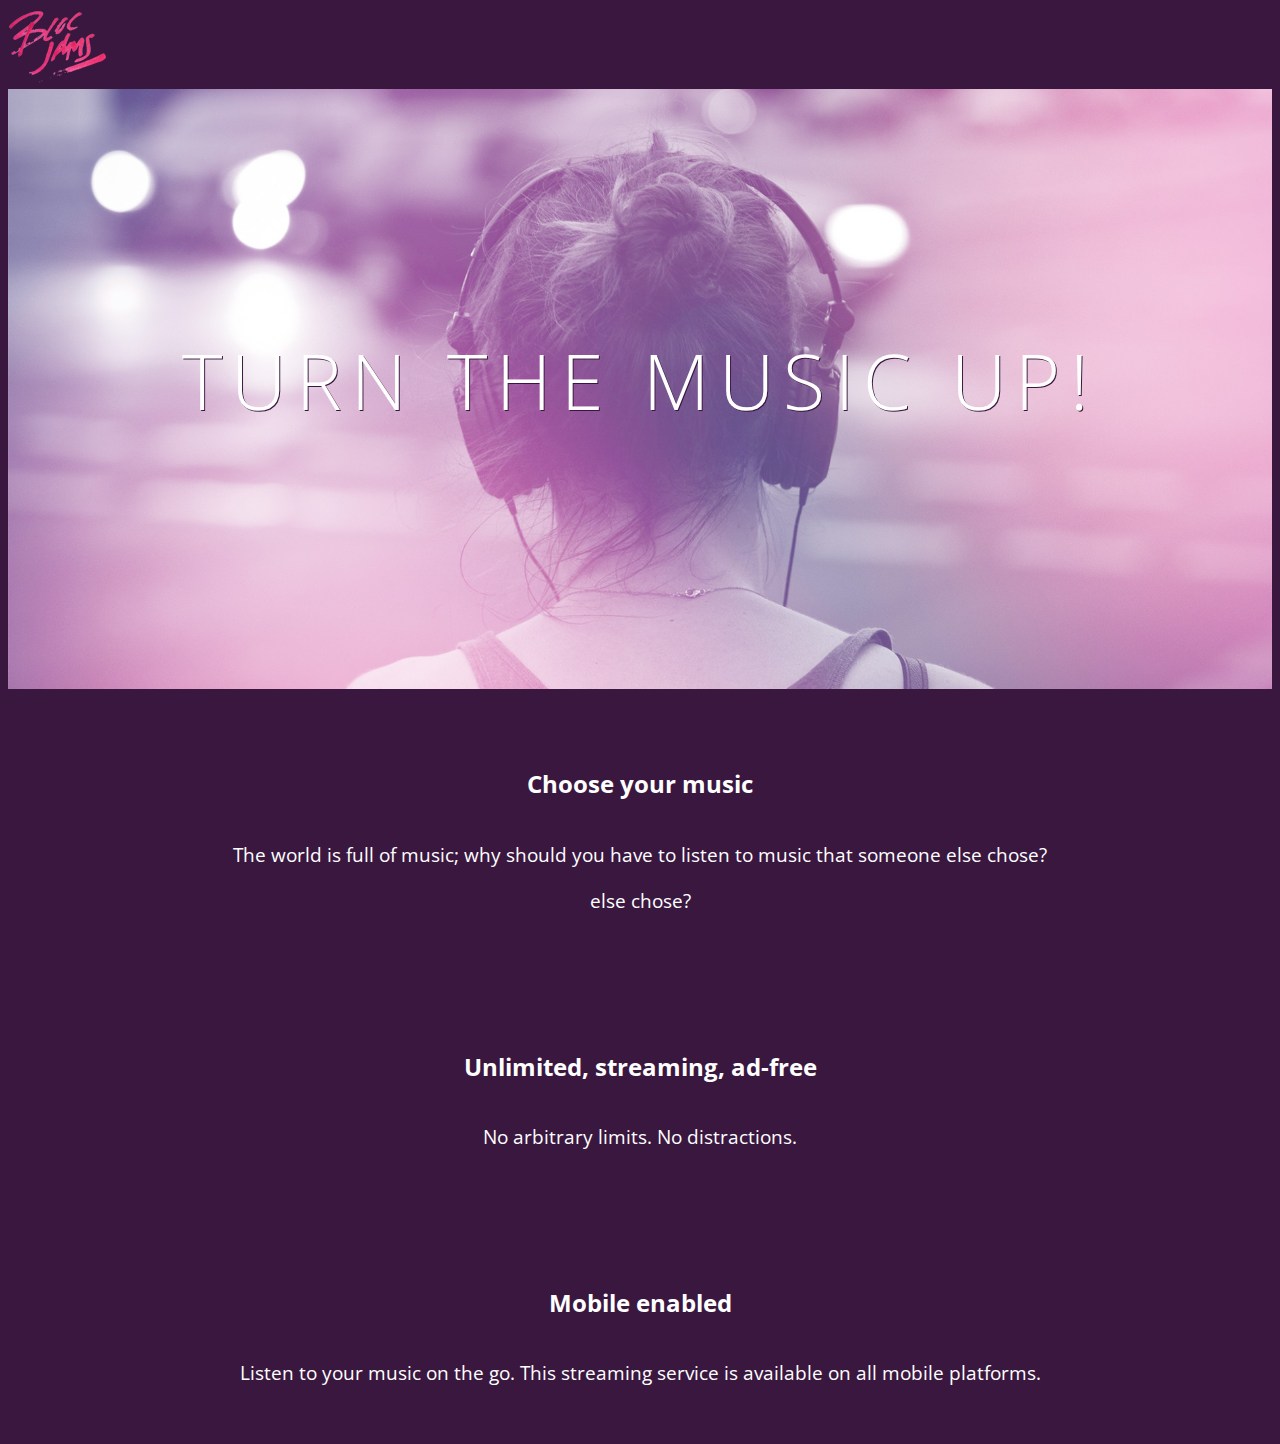
==== index.html @ a226a6e8 "added clearfix.html to index and main.css" ====
<!DOCTYPE html>
<html>
  <head>
    <title>Bloc Jams</title>
    <meta name="viewport" content="width=device-width, initial-scale=1">
    <link rel="stylesheet" type="text/css" href="styles/normalize.css">
    <link rel="stylesheet" type="text/css" href="styles/main.css">
    <link rel="stylesheet" type="text/css" href="styles/landing.css">
    <link rel="stylesheet" type="text/css" href="http://fonts.googleapis.com/css?family=Open+Sans:400,800,600,700,300">
    <link rel="stylesheet" type="text/css" href="http://code.ionicframework.com/ionicons/2.0.1/css/ionicons.min.css">
  </head>
  <body class="landing">
    <nav class="nav bar">
      <img src="assets/images/bloc_jams_logo.png" alt="bloc jams logo" class="logo">
       </nav>
    </nav>
    <section class="hero-content">
      <h1 class="hero-title">Turn the music up!</h1>
    </section>
    <clearfix>
    <section class="selling-points container">
        <div class="point colum third">
        <span class="ion-music-note"></span>
        <h5 class="point-title">Choose your music</h5>
        <p class="point-description">The world is full of music; why should you have to listen to music that someone else chose?</p> else chose?</p>
      </div>
      <div class="point colum third">
          <span class="ion-radio-waves"></span>
          <h5 class="point-title">Unlimited, streaming, ad-free</h5>
          <p class="point-description">No arbitrary limits. No distractions.</p>
      </div>
      <div>
        <div class="point colum third">
          <span class="ion-iphone"></span>
          <h5 class="point-title">Mobile enabled</h5>
          <p class="point-description">Listen to your music on the go. This streaming service is available on all mobile platforms.</p>
      </div>
    </section>
  </body>
</html>
---- styles/main.css ----
html {
     height: 100%;
     font-size: 100%;
 }

 body {
     font-family: 'Open Sans';
     color: white;
     min-height: 100%;
 }

 .navbar {
     padding: 0.5rem;
     background-color: rgb(101,18,95);
 }

 .navbar .logo {
     position: relative;
     left: 2rem;
 }

 *, *::before, *::after {
     -moz-box-sizing: border-box;
     -webkit-box-sizing: border-box;
     box-sizing: border-box;
 }
 container {
      margin: 0 auto;
      max-width: 64rem;
  }

  @media (min-width: 640px) {
    html { font-size: 112%; }
  }

  .column {
           float: left;
           padding-left: 1rem;
           padding-right: 1rem;
       }

       .column.full { width: 100%; }
            .column.two-thirds { width: 66.7%; }
            .column.half { width: 50%; }
            .column.third { width: 33.3%; }
            .column.fourth { width: 25%; }
            .column.flow-opposite { float: right; }

  @media (min-width: 1024px) {
    html { font-size: 120%; }
  }
  
  .clearfix::before,
  .clearfix::after {
     content: " ";
     display: table;
  }

  .clearfix::after {
     clear: both;
  }
---- styles/landing.css ----
body.landing {
     background-color: rgb(58,23,63);
 }

 .hero-content {
     position: relative;
     min-height: 600px;
     background-image: url(../assets/images/bloc_jams_bg.jpg);
     background-repeat: no-repeat;
     background-position: center center;
     background-size: cover;
 }

 .hero-content .hero-title {
     position: absolute;
     top: 40%;
     -webkit-transform: translateY(-50%);
     -moz-transform: translateY(-50%);
     transform: translateY(-50%);
     width: 100%;
     text-align: center;
     font-size: 4rem;
     font-weight: 300;
     text-transform: uppercase;
     letter-spacing: 0.5rem;
     text-shadow: 1px 1px 0px rgb(58,23,63);
 }

 .selling-points {
     position: relative;
 }

 .point {
     position: relative;
     padding: 2rem;
     text-align: center;
 }

 .point .point-title {
     font-size: 1.25rem;
 }

 .ion-music-note,
 .ion-radio-waves,
 .ion-iphone {
     color: rgb(233,50,117);
     font-size: 5rem;
 }
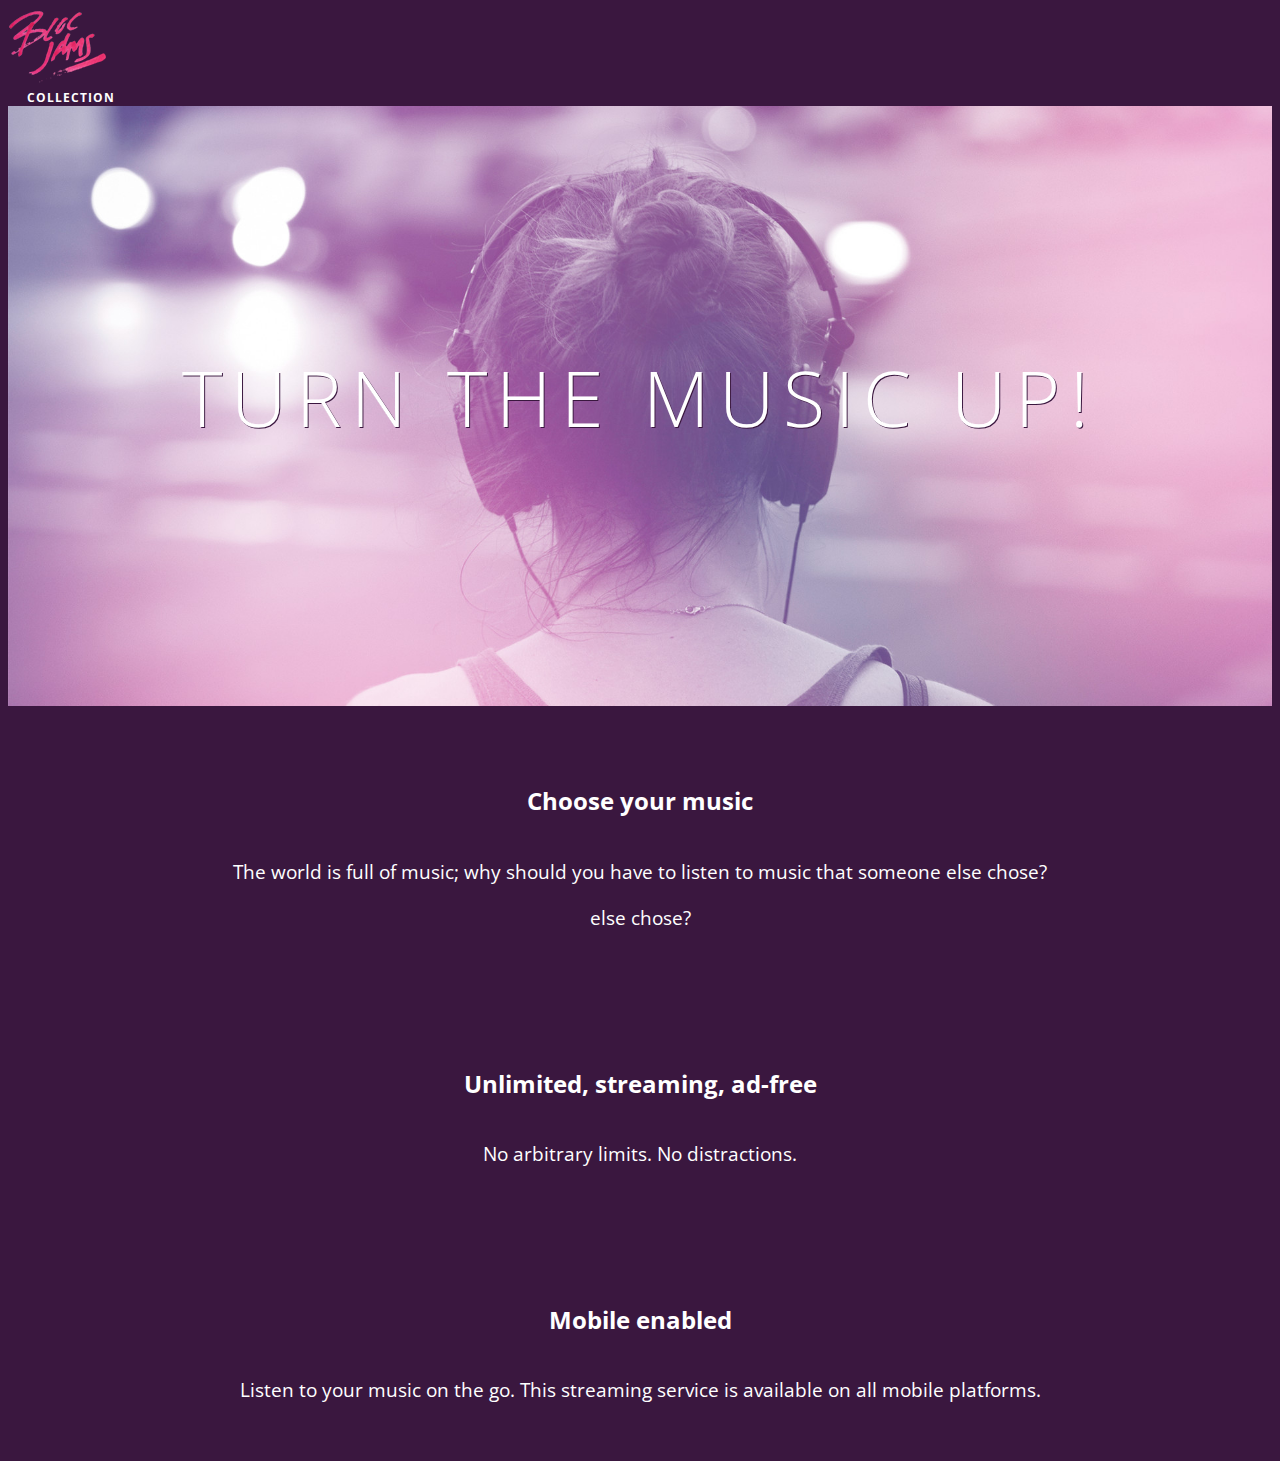
==== commit e8676634: "added collection.html and collection.css" ====
--- a/index.html
+++ b/index.html
@@ -1,40 +1,45 @@
 <!DOCTYPE html>
-<html>
-  <head>
-    <title>Bloc Jams</title>
-    <meta name="viewport" content="width=device-width, initial-scale=1">
-    <link rel="stylesheet" type="text/css" href="styles/normalize.css">
-    <link rel="stylesheet" type="text/css" href="styles/main.css">
-    <link rel="stylesheet" type="text/css" href="styles/landing.css">
-    <link rel="stylesheet" type="text/css" href="http://fonts.googleapis.com/css?family=Open+Sans:400,800,600,700,300">
-    <link rel="stylesheet" type="text/css" href="http://code.ionicframework.com/ionicons/2.0.1/css/ionicons.min.css">
-  </head>
-  <body class="landing">
-    <nav class="nav bar">
-      <img src="assets/images/bloc_jams_logo.png" alt="bloc jams logo" class="logo">
-       </nav>
-    </nav>
-    <section class="hero-content">
-      <h1 class="hero-title">Turn the music up!</h1>
-    </section>
-    <clearfix>
-    <section class="selling-points container">
-        <div class="point colum third">
-        <span class="ion-music-note"></span>
-        <h5 class="point-title">Choose your music</h5>
-        <p class="point-description">The world is full of music; why should you have to listen to music that someone else chose?</p> else chose?</p>
-      </div>
-      <div class="point colum third">
-          <span class="ion-radio-waves"></span>
-          <h5 class="point-title">Unlimited, streaming, ad-free</h5>
-          <p class="point-description">No arbitrary limits. No distractions.</p>
-      </div>
-      <div>
-        <div class="point colum third">
-          <span class="ion-iphone"></span>
-          <h5 class="point-title">Mobile enabled</h5>
-          <p class="point-description">Listen to your music on the go. This streaming service is available on all mobile platforms.</p>
-      </div>
-    </section>
-  </body>
+<html>
+  <head>
+    <title>Bloc Jams</title>
+    <meta name="viewport" content="width=device-width, initial-scale=1">
+    <link rel="stylesheet" type="text/css" href="styles/normalize.css">
+    <link rel="stylesheet" type="text/css" href="styles/main.css">
+    <link rel="stylesheet" type="text/css" href="styles/landing.css">
+    <link rel="stylesheet" type="text/css" href="http://fonts.googleapis.com/css?family=Open+Sans:400,800,600,700,300">
+    <link rel="stylesheet" type="text/css" href="http://code.ionicframework.com/ionicons/2.0.1/css/ionicons.min.css">
+  </head>
+  <body class="landing">
+    <nav class="nav bar">
+      <a href="index.html" class="logo">
+             <img src="assets/images/bloc_jams_logo.png" alt="bloc jams logo">
+         </a>
+         <div class="links-container">
+             <a href="collection.html" class="navbar-link">collection</a>
+         </div>
+       </nav>
+    </nav>
+    <section class="hero-content">
+      <h1 class="hero-title">Turn the music up!</h1>
+    </section>
+    <clearfix>
+    <section class="selling-points container">
+        <div class="point colum third">
+        <span class="ion-music-note"></span>
+        <h5 class="point-title">Choose your music</h5>
+        <p class="point-description">The world is full of music; why should you have to listen to music that someone else chose?</p> else chose?</p>
+      </div>
+      <div class="point colum third">
+          <span class="ion-radio-waves"></span>
+          <h5 class="point-title">Unlimited, streaming, ad-free</h5>
+          <p class="point-description">No arbitrary limits. No distractions.</p>
+      </div>
+      <div>
+        <div class="point colum third">
+          <span class="ion-iphone"></span>
+          <h5 class="point-title">Mobile enabled</h5>
+          <p class="point-description">Listen to your music on the go. This streaming service is available on all mobile platforms.</p>
+      </div>
+    </section>
+  </body>
 </html>
--- a/styles/main.css
+++ b/styles/main.css
@@ -10,13 +10,50 @@
  }
 
  .navbar {
+     position: relative;
      padding: 0.5rem;
-     background-color: rgb(101,18,95);
+     background-color: rgba(101,18,95,0.5);
+     z-index: 1;
  }
 
  .navbar .logo {
      position: relative;
      left: 2rem;
+     cursor: pointer;
+ }
+ 
+ .navbar .links-container {
+     display: table;
+     position: absolute;
+     top: 0;
+     right: 0;
+     height: 100px;
+     color: white;
+     
+     text-decoration: none;
+ }
+ 
+ .links-container .navbar-link {
+     display: table-cell;
+     position: relative;
+     height: 100%;
+     padding-left: 1rem;
+     padding-right: 1rem;
+     
+     vertical-align: middle;
+     color: white;
+     font-size: 0.625rem;
+     letter-spacing: 0.05rem;
+     font-weight: 700;
+     text-transform: uppercase;
+    
+     text-decoration: none;
+     cursor: pointer;
+ }
+ 
+ .links-container .navbar-link:hover {
+     color: rgb(233,50,117);
+ }
  }
 
  *, *::before, *::after {
@@ -30,10 +67,9 @@
   }
 
   @media (min-width: 640px) {
-    html { font-size: 112%; }
-  }
-
-  .column {
+    html { font-size: 112%;}
+    
+    .column {
            float: left;
            padding-left: 1rem;
            padding-right: 1rem;
@@ -49,7 +85,7 @@
   @media (min-width: 1024px) {
     html { font-size: 120%; }
   }
-  
+ 
   .clearfix::before,
   .clearfix::after {
      content: " ";
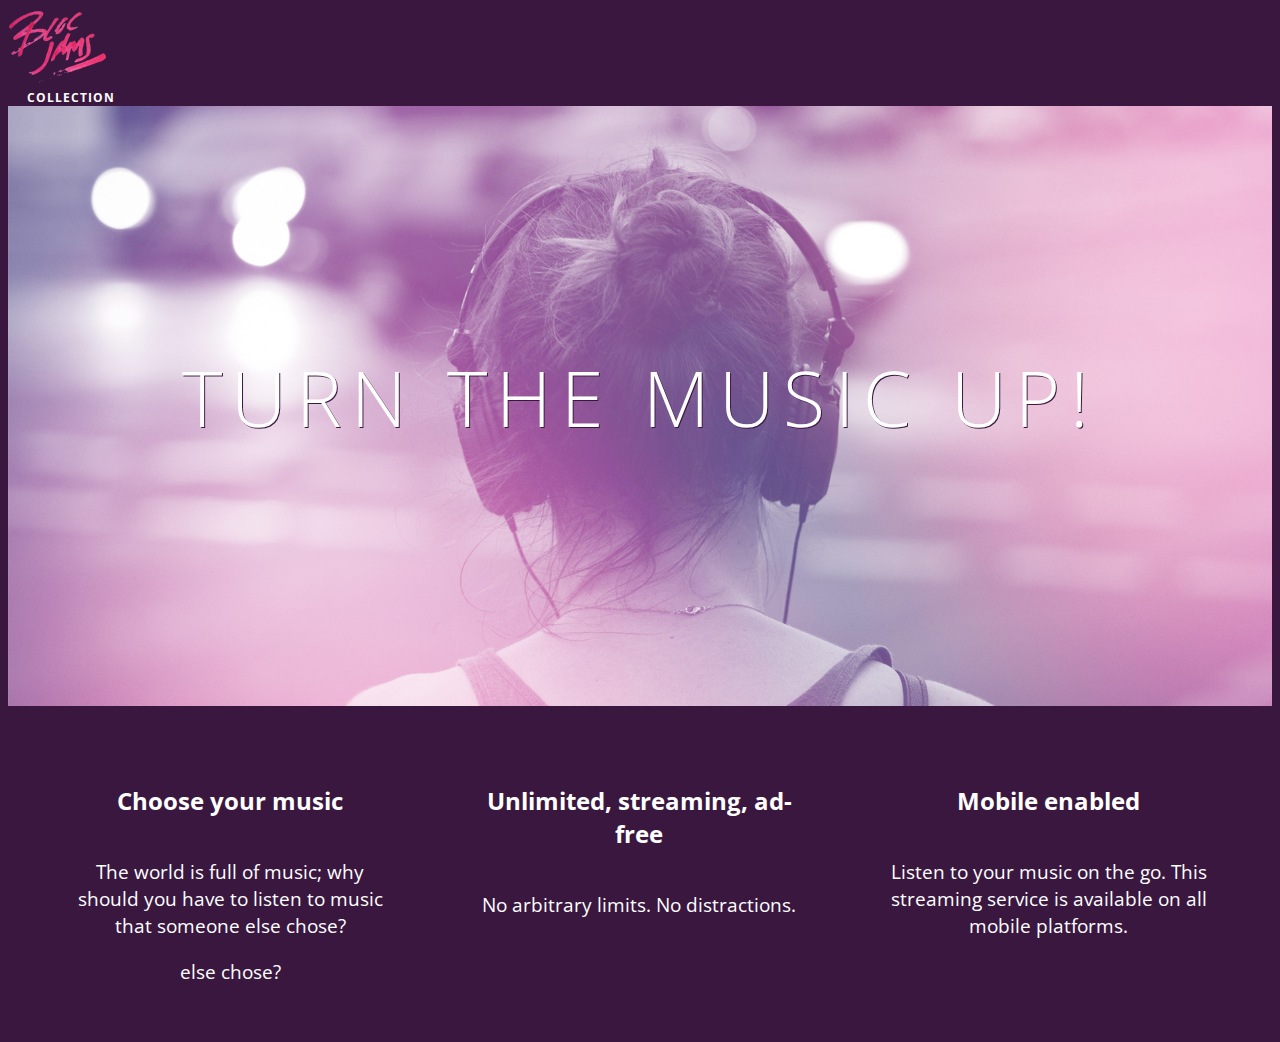
==== commit c380f406: "noticed spelling errors in index.html and fixed them" ====
--- a/index.html
+++ b/index.html
@@ -24,18 +24,18 @@
     </section>
     <clearfix>
     <section class="selling-points container">
-        <div class="point colum third">
+        <div class="point column third">
         <span class="ion-music-note"></span>
         <h5 class="point-title">Choose your music</h5>
         <p class="point-description">The world is full of music; why should you have to listen to music that someone else chose?</p> else chose?</p>
       </div>
-      <div class="point colum third">
+      <div class="point column third">
           <span class="ion-radio-waves"></span>
           <h5 class="point-title">Unlimited, streaming, ad-free</h5>
           <p class="point-description">No arbitrary limits. No distractions.</p>
       </div>
       <div>
-        <div class="point colum third">
+        <div class="point column third">
           <span class="ion-iphone"></span>
           <h5 class="point-title">Mobile enabled</h5>
           <p class="point-description">Listen to your music on the go. This streaming service is available on all mobile platforms.</p>
--- a/styles/main.css
+++ b/styles/main.css
@@ -54,6 +54,9 @@
  .links-container .navbar-link:hover {
      color: rgb(233,50,117);
  }
+ 
+ .links-container .navbar-link:active {
+ 	 background-color: white;
  }
 
  *, *::before, *::after {
@@ -61,7 +64,8 @@
      -webkit-box-sizing: border-box;
      box-sizing: border-box;
  }
- container {
+ 
+ .container {
       margin: 0 auto;
       max-width: 64rem;
   }
@@ -83,7 +87,7 @@
             .column.flow-opposite { float: right; }
 
   @media (min-width: 1024px) {
-    html { font-size: 120%; }
+    html { font-size: 120%;}
   }
  
   .clearfix::before,
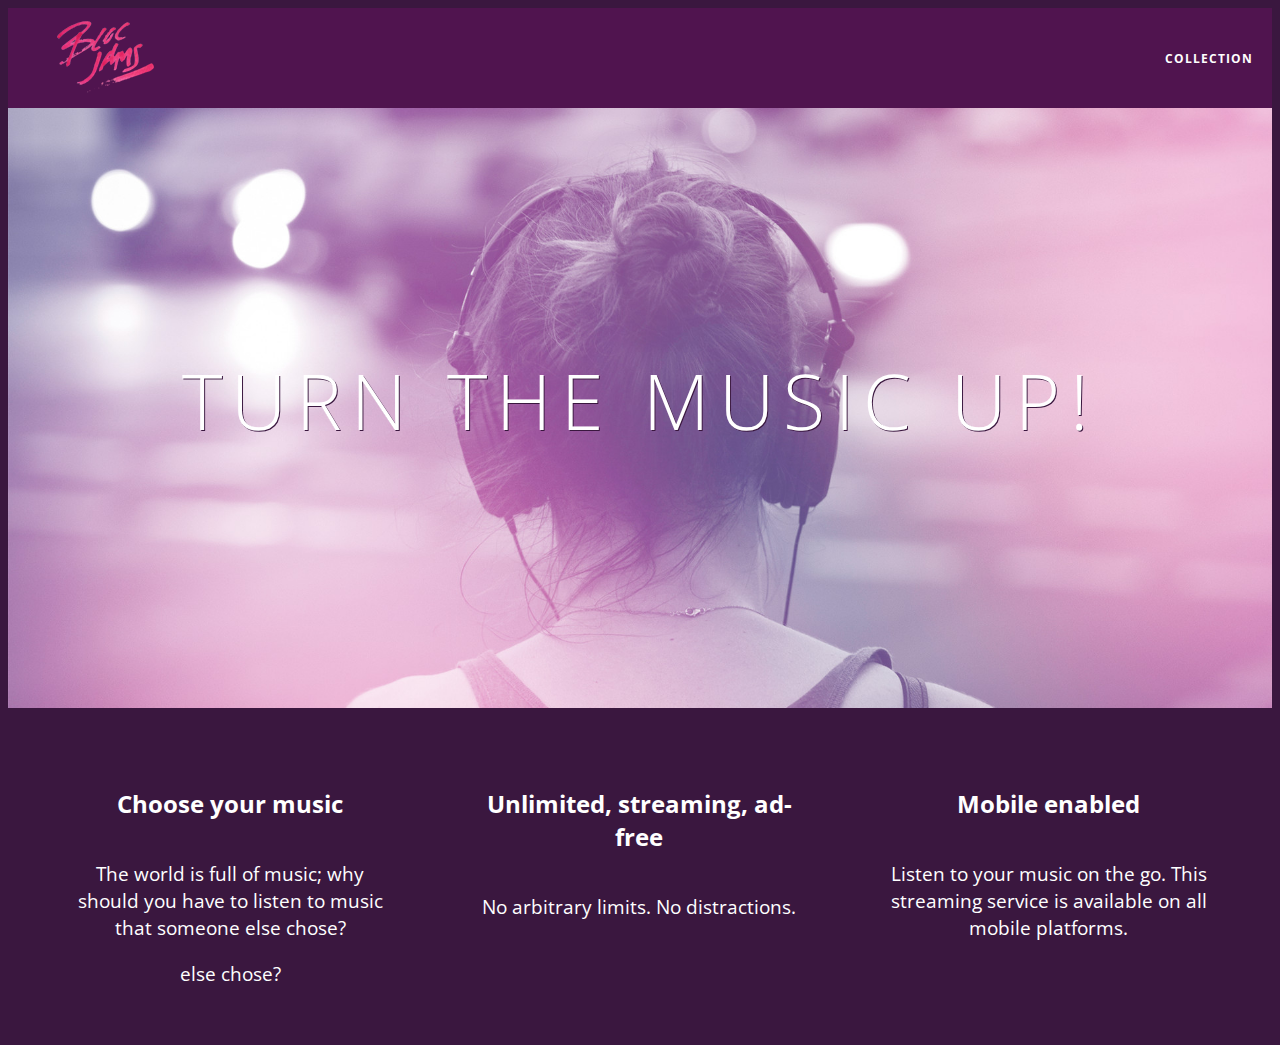
==== commit e65cdf88: "fixed spelling errors in index.html" ====
--- a/index.html
+++ b/index.html
@@ -10,7 +10,7 @@
     <link rel="stylesheet" type="text/css" href="http://code.ionicframework.com/ionicons/2.0.1/css/ionicons.min.css">
   </head>
   <body class="landing">
-    <nav class="nav bar">
+    <nav class="navbar">
       <a href="index.html" class="logo">
              <img src="assets/images/bloc_jams_logo.png" alt="bloc jams logo">
          </a>
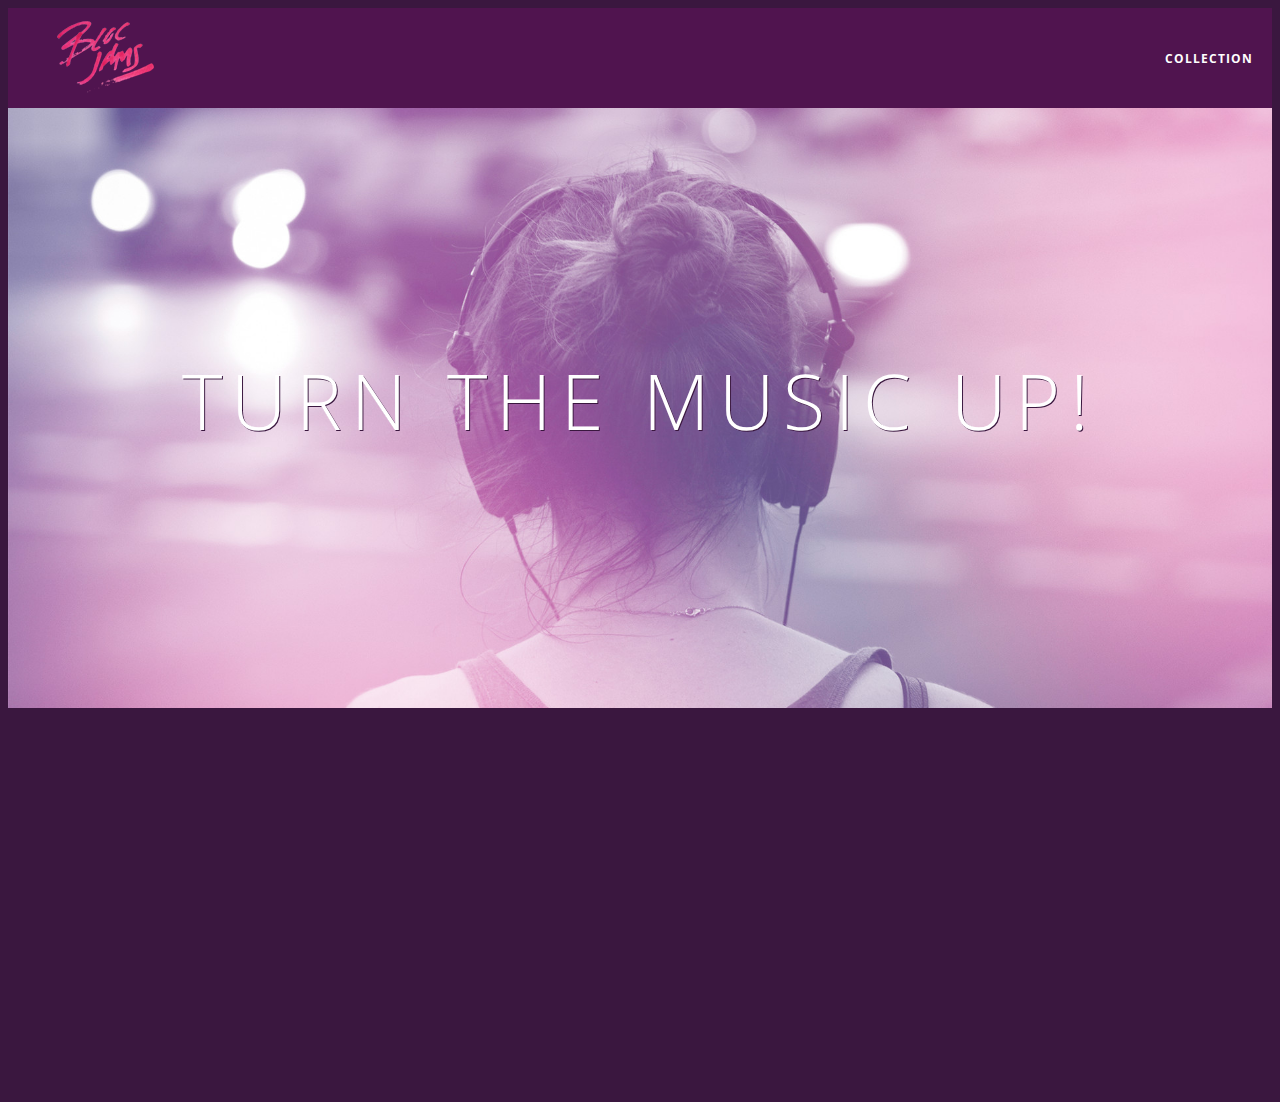
==== commit 9c9dbba8: "added landing.js" ====
--- a/index.html
+++ b/index.html
@@ -41,5 +41,8 @@
           <p class="point-description">Listen to your music on the go. This streaming service is available on all mobile platforms.</p>
       </div>
     </section>
+    <script>
+   		<script src="scripts/landing.js"></script>
+    </script>
   </body>
 </html>
--- a/styles/main.css
+++ b/styles/main.css
@@ -69,6 +69,10 @@
       margin: 0 auto;
       max-width: 64rem;
   }
+  
+   .container.narrow {
+     max-width: 56rem;
+ }
 
   @media (min-width: 640px) {
     html { font-size: 112%;}
--- a/styles/landing.css
+++ b/styles/landing.css
@@ -34,6 +34,16 @@
      position: relative;
      padding: 2rem;
      text-align: center;
+     opacity: 0;
+     -webkit-transform: scaleX(0.9) translateY(3rem);
+     -moz-transform: scaleX(0.9) translateY(3rem);
+     transform: scaleX(0.9) translateY(3rem);
+     -webkit-transition: all 0.25s ease-in-out;
+     -moz-transition: all 0.25s ease-in-out;
+     transition: all 0.25s ease-in-out;
+     -webkit-transition-delay: 0.2s;
+     -moz-transition-delay: 0.2s;
+     transition-delay: 0.2s;
  }
 
  .point .point-title {
